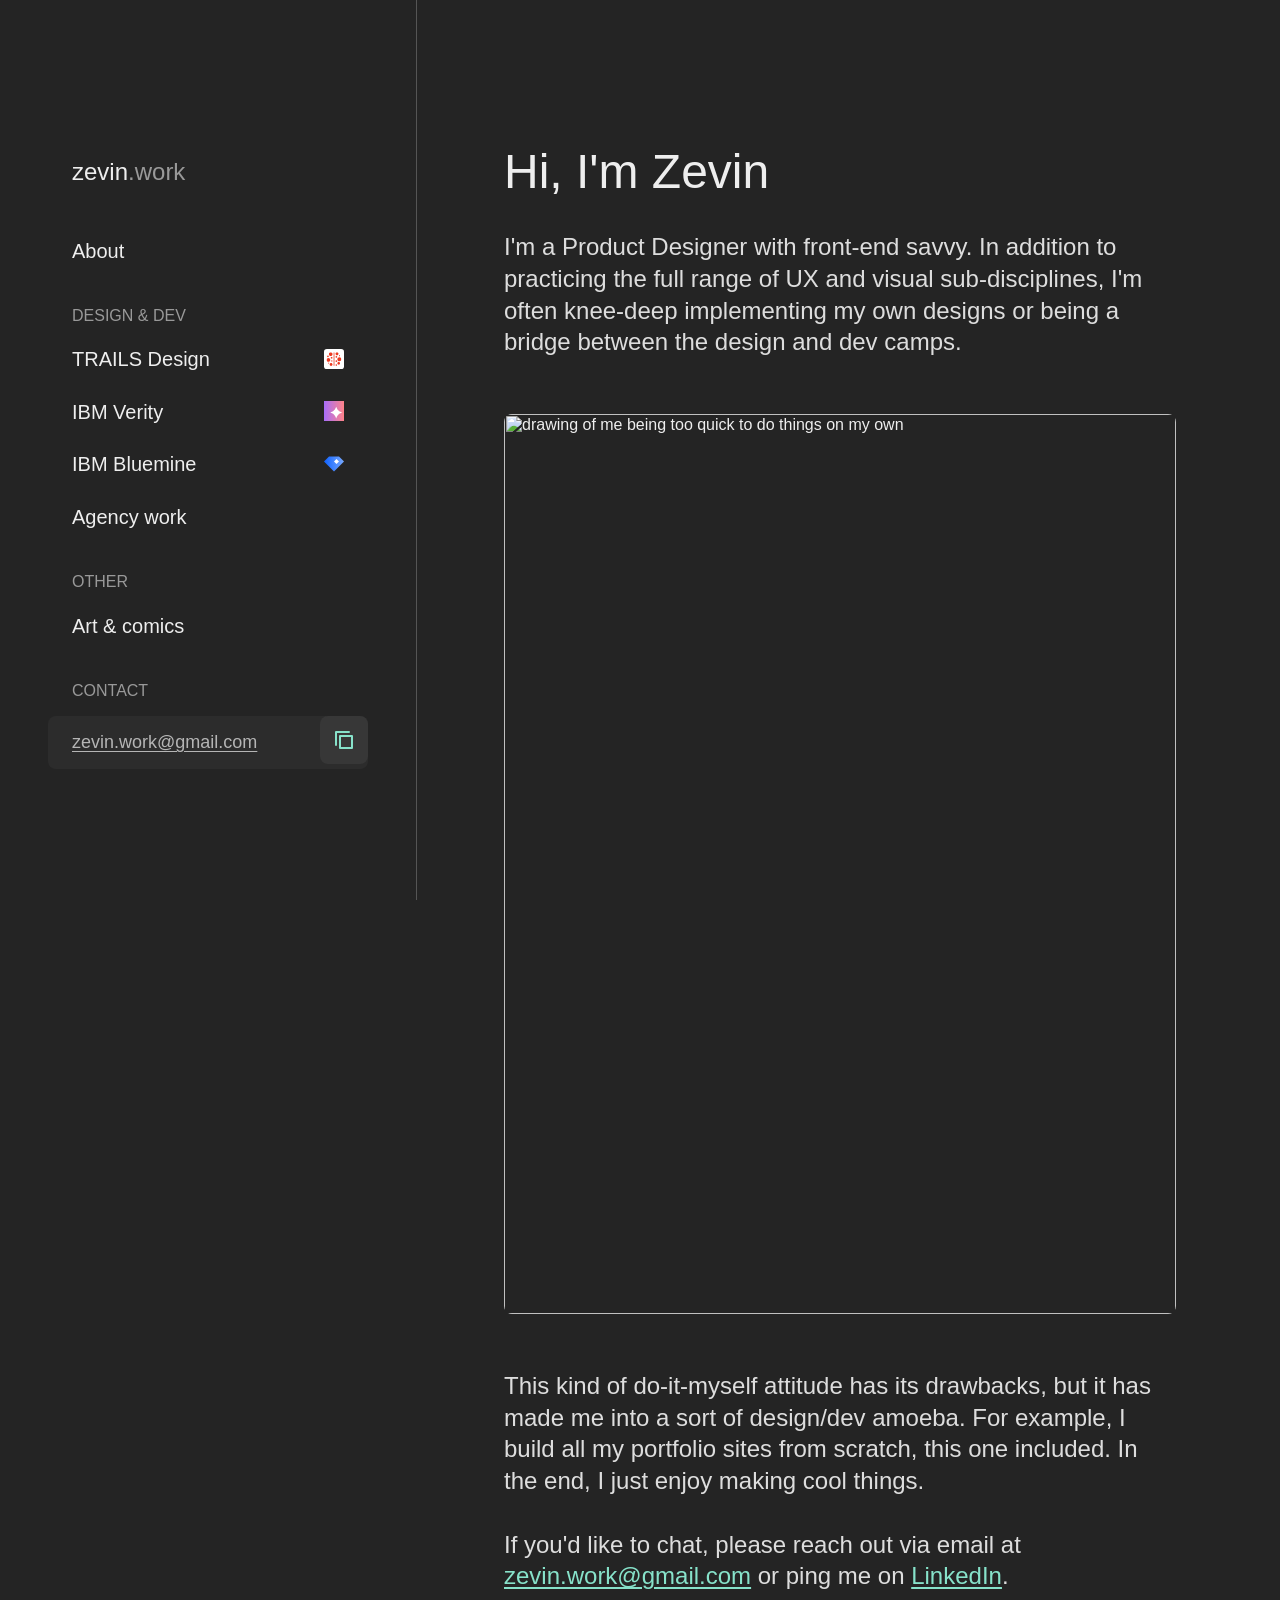
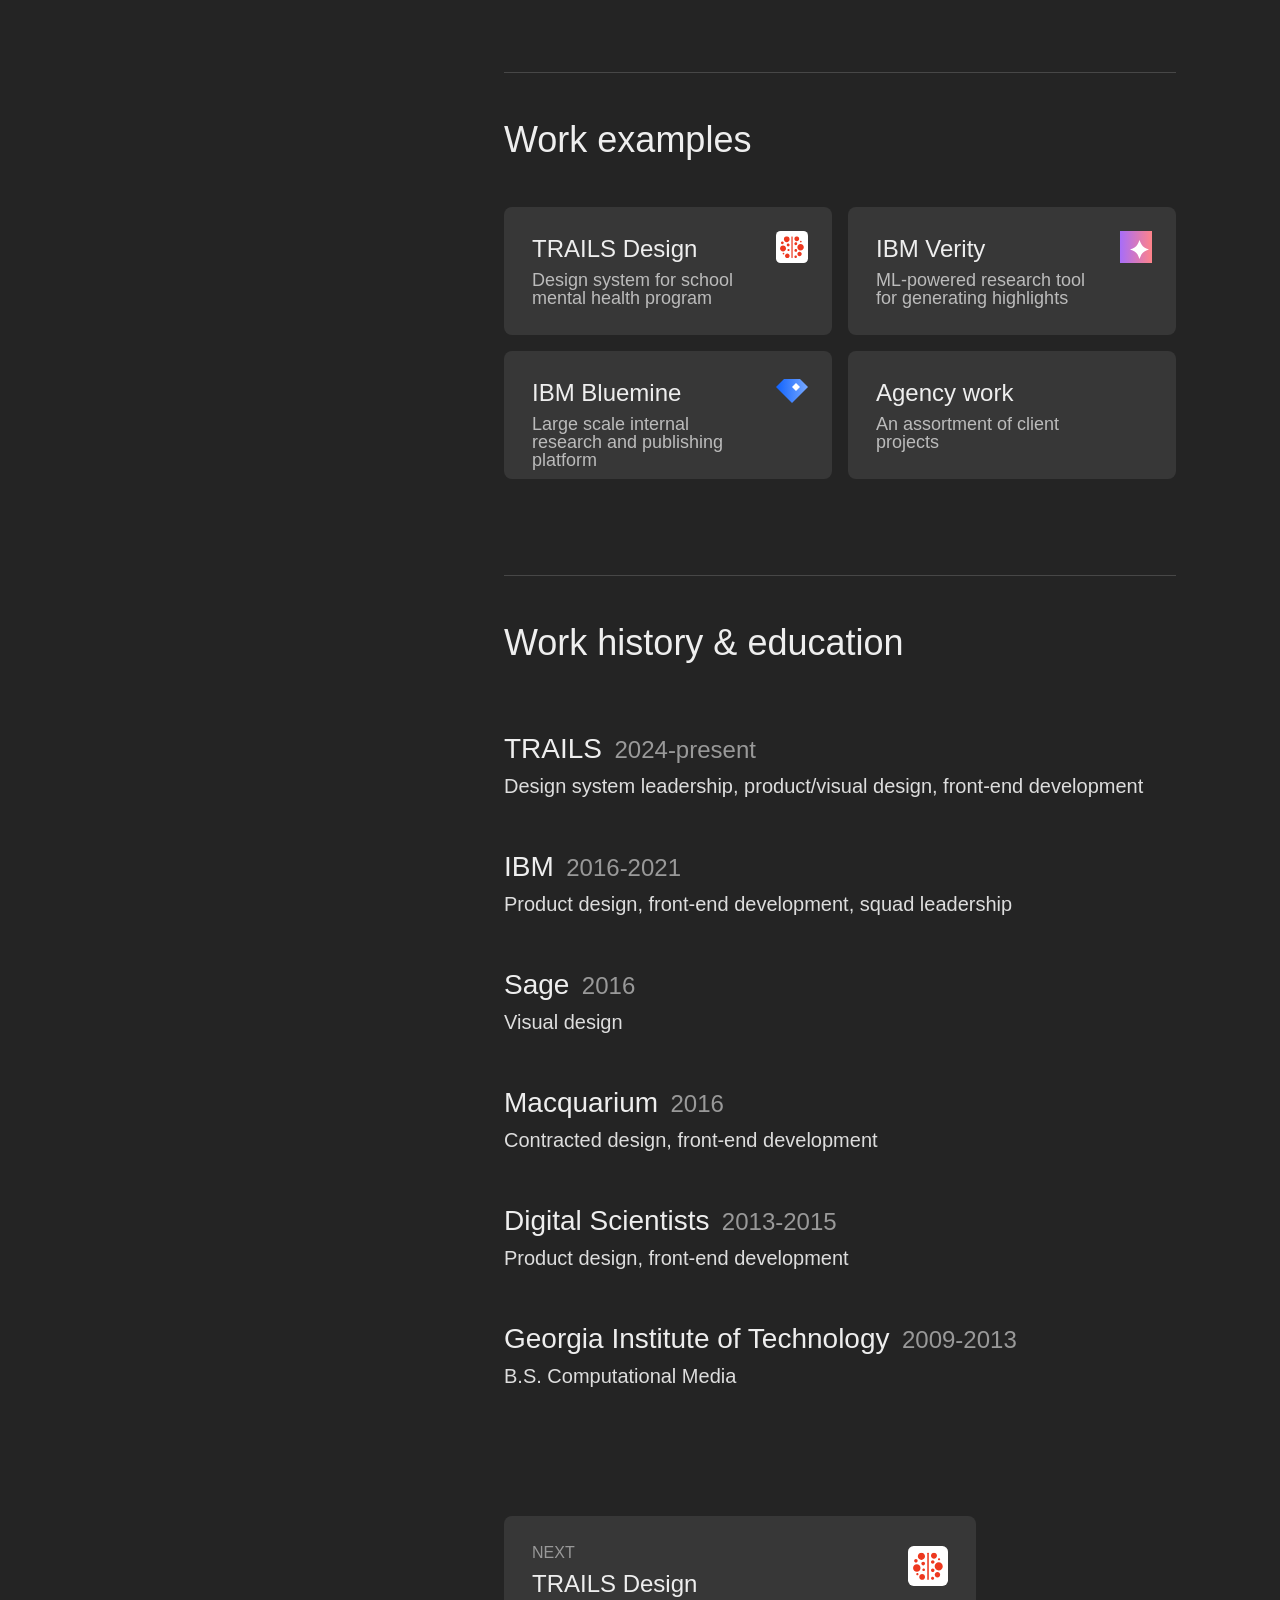
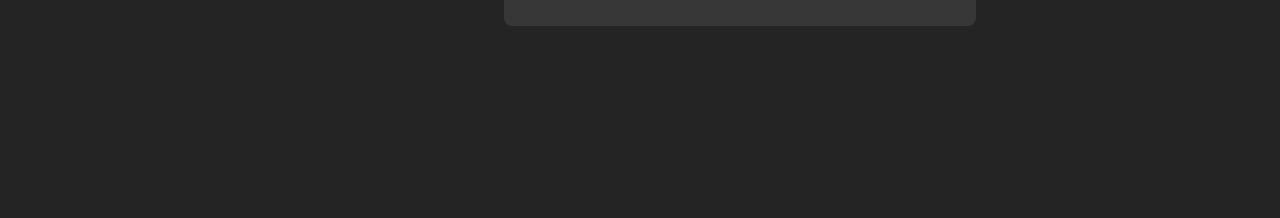
==== index.html @ c1270d6a "Updates" ====
<html lang="en">
  <head>
    <title>zevin.work</title>
    <meta name="viewport" content="width=device-width, initial-scale=1, maximum-scale=1"/>
    <meta name="mobile-web-app-capable" content="yes"/>
    <meta name="robots" content="noindex"/>
    <link rel="stylesheet" href="styles/main.css"/>
    <link rel="icon" href="/favicon.ico" sizes="48x48"/>
    <link rel="icon" href="/img/favicon.svg" sizes="any" type="image/svg+xml"/>
    <link rel="apple-touch-icon" href="/img/apple-touch-icon.png"/>
    <link rel="manifest" href="/site.webmanifest"/>
    <script src="https://code.jquery.com/jquery-3.7.0.min.js" integrity="sha256-2Pmvv0kuTBOenSvLm6bvfBSSHrUJ+3A7x6P5Ebd07/g=" crossorigin="anonymous"></script>
    <script src="js/main.js"></script>
  </head>
  <body>
    <!-- note: gh-pages auto resolves html extensions, but can't get it to work for browsersync. Can remove html links here before deploy-->
    <nav>
      <div class="nav-content-block">
        <div class="nav-top"><a class="title">
            <div class="icon--menu"><?xml version="1.0" encoding="utf-8"?>
<svg width="20px" height="20px" viewBox="0 0 20 20" version="1.1" xmlns:xlink="http://www.w3.org/1999/xlink" xmlns="http://www.w3.org/2000/svg">
  <defs>
    <path d="M0 0L20 0L20 20L0 20L0 0Z" id="path_1" />
    <clipPath id="clip_1">
      <use xlink:href="#path_1" />
    </clipPath>
  </defs>
  <g id="icon--menu" clip-path="url(#clip_1)">
    <path d="M0 0L20 0L20 20L0 20L0 0Z" id="icon--menu" fill="none" fill-rule="evenodd" stroke="none" />
    <path d="M1.999 9L18.001 9Q18.0994 9 18.1959 9.0192Q18.2924 9.03839 18.3833 9.07604Q18.4742 9.1137 18.556 9.16836Q18.6378 9.22303 18.7074 9.2926Q18.777 9.36217 18.8316 9.44398Q18.8863 9.52579 18.924 9.6167Q18.9616 9.7076 18.9808 9.8041Q19 9.90061 19 9.999L19 10.001Q19 10.0994 18.9808 10.1959Q18.9616 10.2924 18.924 10.3833Q18.8863 10.4742 18.8316 10.556Q18.777 10.6378 18.7074 10.7074Q18.6378 10.777 18.556 10.8316Q18.4742 10.8863 18.3833 10.924Q18.2924 10.9616 18.1959 10.9808Q18.0994 11 18.001 11L1.999 11Q1.90061 11 1.8041 10.9808Q1.7076 10.9616 1.6167 10.924Q1.5258 10.8863 1.44399 10.8316Q1.36217 10.777 1.2926 10.7074Q1.22303 10.6378 1.16836 10.556Q1.1137 10.4742 1.07604 10.3833Q1.03839 10.2924 1.0192 10.1959Q1 10.0994 1 10.001L1 9.999Q1 9.90061 1.0192 9.8041Q1.03839 9.7076 1.07604 9.6167Q1.1137 9.52579 1.16836 9.44398Q1.22303 9.36217 1.2926 9.2926Q1.36217 9.22303 1.44399 9.16836Q1.5258 9.1137 1.6167 9.07604Q1.7076 9.03839 1.8041 9.0192Q1.90061 9 1.999 9Z" id="Rectangle-2-Copy" fill="#87E2CA" fill-rule="evenodd" stroke="none" />
    <path d="M1.999 3.00024L18.001 3.00024Q18.0994 3.00024 18.1959 3.01944Q18.2924 3.03864 18.3833 3.07629Q18.4742 3.11394 18.556 3.16861Q18.6378 3.22327 18.7074 3.29284Q18.777 3.36242 18.8316 3.44423Q18.8863 3.52604 18.924 3.61694Q18.9616 3.70785 18.9808 3.80435Q19 3.90085 19 3.99924L19 4.00124Q19 4.09964 18.9808 4.19614Q18.9616 4.29264 18.924 4.38354Q18.8863 4.47445 18.8316 4.55626Q18.777 4.63807 18.7074 4.70764Q18.6378 4.77722 18.556 4.83188Q18.4742 4.88655 18.3833 4.9242Q18.2924 4.96185 18.1959 4.98105Q18.0994 5.00024 18.001 5.00024L1.999 5.00024Q1.90061 5.00024 1.8041 4.98105Q1.7076 4.96185 1.6167 4.9242Q1.5258 4.88655 1.44399 4.83188Q1.36217 4.77722 1.2926 4.70764Q1.22303 4.63807 1.16836 4.55626Q1.1137 4.47445 1.07604 4.38354Q1.03839 4.29264 1.0192 4.19614Q1 4.09964 1 4.00124L1 3.99924Q1 3.90085 1.0192 3.80435Q1.03839 3.70785 1.07604 3.61694Q1.1137 3.52604 1.16836 3.44423Q1.22303 3.36242 1.2926 3.29284Q1.36217 3.22327 1.44399 3.16861Q1.5258 3.11394 1.6167 3.07629Q1.7076 3.03864 1.8041 3.01944Q1.90061 3.00024 1.999 3.00024Z" id="Rectangle-2-Copy-2" fill="#87E2CA" fill-rule="evenodd" stroke="none" />
    <path d="M1.999 15.0002L18.001 15.0002Q18.0994 15.0002 18.1959 15.0194Q18.2924 15.0386 18.3833 15.0763Q18.4742 15.1139 18.556 15.1686Q18.6378 15.2233 18.7074 15.2928Q18.777 15.3624 18.8316 15.4442Q18.8863 15.526 18.924 15.6169Q18.9616 15.7078 18.9808 15.8043Q19 15.9009 19 15.9992L19 16.0012Q19 16.0996 18.9808 16.1961Q18.9616 16.2926 18.924 16.3835Q18.8863 16.4744 18.8316 16.5563Q18.777 16.6381 18.7074 16.7076Q18.6378 16.7772 18.556 16.8319Q18.4742 16.8865 18.3833 16.9242Q18.2924 16.9619 18.1959 16.981Q18.0994 17.0002 18.001 17.0002L1.999 17.0002Q1.90061 17.0002 1.8041 16.981Q1.7076 16.9619 1.6167 16.9242Q1.5258 16.8865 1.44399 16.8319Q1.36217 16.7772 1.2926 16.7076Q1.22303 16.6381 1.16836 16.5563Q1.1137 16.4744 1.07604 16.3835Q1.03839 16.2926 1.0192 16.1961Q1 16.0996 1 16.0012L1 15.9992Q1 15.9009 1.0192 15.8043Q1.03839 15.7078 1.07604 15.6169Q1.1137 15.526 1.16836 15.4442Q1.22303 15.3624 1.2926 15.2928Q1.36217 15.2233 1.44399 15.1686Q1.5258 15.1139 1.6167 15.0763Q1.7076 15.0386 1.8041 15.0194Q1.90061 15.0002 1.999 15.0002Z" id="Rectangle-2-Copy-3" fill="#87E2CA" fill-rule="evenodd" stroke="none" />
  </g>
</svg>
            </div>
            <div class="icon--close"><?xml version="1.0" encoding="utf-8"?>
<svg width="20px" height="20px" viewBox="0 0 20 20" version="1.1" xmlns:xlink="http://www.w3.org/1999/xlink" xmlns="http://www.w3.org/2000/svg">
  <defs>
    <path d="M0 0L20 0L20 20L0 20L0 0Z" id="path_1" />
    <clipPath id="clip_1">
      <use xlink:href="#path_1" />
    </clipPath>
  </defs>
  <g id="icon--close" clip-path="url(#clip_1)">
    <path d="M0 0L20 0L20 20L0 20L0 0Z" id="icon--close" fill="none" fill-rule="evenodd" stroke="none" />
    <path d="M2 2L18 18" id="Line" fill="none" fill-rule="evenodd" stroke="#87E2CA" stroke-width="2" stroke-linecap="round" />
    <path d="M2 18L18 2" id="Line-2" fill="none" fill-rule="evenodd" stroke="#87E2CA" stroke-width="2" stroke-linecap="round" />
  </g>
</svg>
            </div><span class="title-a">zevin</span><span class="title-b">.work</span></a><a class="btn nav-contact-small" href="mailto:zevin.work@gmail.com" target="_blank">contact</a></div>
        <div class="nav-links">
          <ul class="nav-link-group">
            <li><a class="nav-link-item" id="about-link" href="/"><span class="nav-link-item--text">About</span></a></li>
          </ul>
          <ul class="nav-link-group">
            <div class="nav-category">DESIGN & DEV</div>
            <li><a class="nav-link-item" id="trails-link" href="trails"><span class="nav-link-item--text">TRAILS Design</span><svg width="56" height="56" viewBox="0 0 56 56" fill="none" xmlns="http://www.w3.org/2000/svg">
<rect width="56" height="56" rx="8" fill="white"/>
<g clip-path="url(#clip0_1453_1009)">
<path d="M28.0442 9.11719C27.446 9.11719 26.9617 9.63374 26.9617 10.273V46.4768C26.9617 47.1145 27.446 47.6326 28.0442 47.6326C28.6422 47.6326 29.1266 47.1161 29.1266 46.4768V10.273C29.1266 9.63535 28.6422 9.11719 28.0442 9.11719Z" fill="#ED381F"/>
<path d="M18.7834 19.4939C21.5576 19.4939 23.8074 17.2307 23.8074 14.4365C23.8074 11.6423 21.5496 9.38721 18.7834 9.38721C16.0173 9.38721 13.7659 11.6439 13.7659 14.4381C13.7659 17.2323 16.0077 19.4955 18.7834 19.4955V19.4939Z" fill="#ED381F"/>
<path d="M13.5361 20.7744C13.5361 22.1449 12.4344 23.2442 11.0874 23.2442C9.74042 23.2442 8.62915 22.1465 8.62915 20.7744C8.62915 19.4024 9.73079 18.3047 11.0874 18.3047C12.444 18.3047 13.5361 19.412 13.5361 20.7744Z" fill="#ED381F"/>
<path d="M21.2594 27.1849C22.664 27.1849 23.8058 26.0404 23.8058 24.6215C23.8058 23.2026 22.6704 22.0581 21.2594 22.0581C19.8482 22.0581 18.7129 23.2042 18.7129 24.6215C18.7129 26.0388 19.8466 27.1849 21.2594 27.1849Z" fill="#ED381F"/>
<path d="M12.3146 35.9887C15.1802 35.9887 17.5038 33.6497 17.5038 30.7652C17.5038 27.8805 15.1802 25.5415 12.3146 25.5415C9.44906 25.5415 7.12549 27.8805 7.12549 30.7652C7.12549 33.6497 9.44906 35.9887 12.3146 35.9887Z" fill="#ED381F"/>
<path d="M23.8059 33.2605C23.8059 34.3082 22.9624 35.1557 21.9153 35.1557C20.8682 35.1557 20.0327 34.3098 20.0327 33.2605C20.0327 32.2114 20.8762 31.3574 21.9153 31.3574C22.9544 31.3574 23.8059 32.213 23.8059 33.2605Z" fill="#ED381F"/>
<path d="M23.8064 43.3106C23.8064 45.5495 22.012 47.3607 19.7926 47.3607C17.5733 47.3607 15.7693 45.5512 15.7693 43.3106C15.7693 41.0701 17.5733 39.2686 19.7926 39.2686C22.012 39.2686 23.8064 41.0782 23.8064 43.3106Z" fill="#ED381F"/>
<path d="M13.1409 41.0662C13.994 41.0662 14.6884 40.364 14.6884 39.5036C14.6884 38.6433 13.994 37.9507 13.1409 37.9507C12.2879 37.9507 11.5935 38.6433 11.5935 39.5036C11.5935 40.364 12.2879 41.0662 13.1409 41.0662Z" fill="#ED381F"/>
<path d="M34.4256 42.918C33.215 42.918 32.2224 43.9058 32.2224 45.1407C32.2224 46.3756 33.215 47.3635 34.4256 47.3635C35.6363 47.3635 36.637 46.3659 36.637 45.1407C36.637 43.9155 35.6443 42.918 34.4256 42.918Z" fill="#ED381F"/>
<path d="M36.3692 17.7441C38.6703 17.7441 40.524 15.8748 40.524 13.5616C40.524 11.2484 38.6623 9.38721 36.3692 9.38721C34.0761 9.38721 32.2224 11.2468 32.2224 13.5616C32.2224 15.8764 34.0681 17.7441 36.3692 17.7441Z" fill="#ED381F"/>
<path d="M37.1293 22.3602C37.1293 23.7178 36.026 24.8251 34.6711 24.8251C33.316 24.8251 32.2224 23.7194 32.2224 22.3602C32.2224 21.001 33.3256 19.8872 34.6711 19.8872C36.0164 19.8872 37.1293 20.9929 37.1293 22.3602Z" fill="#ED381F"/>
<path d="M42.9558 34.2647C46.0828 34.297 48.6405 31.7674 48.671 28.6165C48.6998 25.4655 46.1887 22.8892 43.0616 22.8651C39.9347 22.8328 37.377 25.3622 37.3466 28.5132C37.3241 31.6578 39.8289 34.2325 42.9558 34.2647Z" fill="#ED381F"/>
<path d="M37.1293 34.0577C37.1293 35.4184 36.0276 36.5275 34.6711 36.5275C33.3144 36.5275 32.2224 35.4201 32.2224 34.0577C32.2224 32.6952 33.324 31.5879 34.6711 31.5879C36.018 31.5879 37.1293 32.6952 37.1293 34.0577Z" fill="#ED381F"/>
<path d="M41.2189 43.9827C43.3053 43.9827 44.9922 42.2798 44.9922 40.1845C44.9922 38.0892 43.3053 36.3862 41.2189 36.3862C39.1327 36.3862 37.4458 38.0892 37.4458 40.1845C37.4458 42.2798 39.1327 43.9827 41.2189 43.9827Z" fill="#ED381F"/>
<path d="M45.0085 18.5529C45.0085 19.4117 44.314 20.1154 43.4609 20.1154C42.6079 20.1154 41.9136 19.4133 41.9136 18.5529C41.9136 17.6925 42.6079 17 43.4609 17C44.314 17 45.0085 17.6941 45.0085 18.5529Z" fill="#ED381F"/>
</g>
<defs>
<clipPath id="clip0_1453_1009">
<rect width="42" height="39" fill="white" transform="translate(7 9)"/>
</clipPath>
</defs>
</svg>
</a></li>
            <li><a class="nav-link-item" id="verity-link" href="verity"><span class="nav-link-item--text">IBM Verity</span><?xml version="1.0" encoding="utf-8"?>
<svg viewBox="0 0 20 20" version="1.1" xmlns:xlink="http://www.w3.org/1999/xlink" xmlns="http://www.w3.org/2000/svg">
  <defs>
    <linearGradient gradientUnits="objectBoundingBox" x1="0" y1="0.5000067" x2="0.99998665" y2="0.5000067" id="gradient_1">
      <stop offset="0%" stop-color="#A76DF9" />
      <stop offset="100%" stop-color="#FF8389" />
    </linearGradient>
    <path d="M20 0L20 0L20 20L0 20L0 0L20 0Z" id="path_1" />
    <clipPath id="clip_1">
      <use xlink:href="#path_1" clip-rule="evenodd" fill-rule="evenodd" />
    </clipPath>
  </defs>
  <g id="icon--verity Copy" clip-path="url(#clip_1)">
    <path d="M20 0L20 0L20 20L0 20L0 0L20 0Z" id="icon--verity-Copy" fill="#FFFFFF" fill-opacity="0" stroke="none" />
    <g id="verity-prototype-v4" transform="scale(1.25 1.25)">
      <g id="06---fact-preview-copy-16">
        <g id="Group-12">
          <path d="M0 16L16 16L16 0L0 0L0 16Z" id="Fill-1" fill="url(#gradient_1)" fill-rule="evenodd" stroke="none" />
          <path d="M14.5 9.25051L13.1141 9.80736C11.8355 10.3217 10.8211 11.3362 10.3068 12.6149L9.75 14L9.1932 12.6149C8.67791 11.3362 7.66454 10.3217 6.38491 9.80736L5 9.25051L6.38491 8.69264C7.66454 8.1783 8.67791 7.16482 9.1932 5.88607L9.75 4.5L10.3068 5.88607C10.8211 7.16482 11.8355 8.1783 13.1141 8.69264L14.5 9.25051L14.5 9.25051Z" id="Fill-9" fill="#FFFFFF" fill-rule="evenodd" stroke="none" />
        </g>
      </g>
    </g>
  </g>
</svg>
</a></li>
            <li><a class="nav-link-item" id="bluemine-link" href="bluemine"><span class="nav-link-item--text">IBM Bluemine</span><svg id="Layer_1" data-name="Layer 1" xmlns="http://www.w3.org/2000/svg" xmlns:xlink="http://www.w3.org/1999/xlink" viewBox="0 0 16 16">
	<defs><style>.cls-1{fill:url(#linear-gradient);}.cls-2{fill:#fff;}</style><linearGradient id="linear-gradient" y1="8" x2="16" y2="8" gradientUnits="userSpaceOnUse"><stop offset="0" stop-color="#0f62fe"/><stop offset="1" stop-color="#78a9ff"/></linearGradient></defs><polygon class="cls-1" points="4 2 12 2 16 6 8 14 0 6 4 2"/><rect class="cls-2" x="8.59" y="4.59" width="2.83" height="2.83" transform="translate(-1.31 8.83) rotate(-45)"/>
</svg></a></li>
            <li><a class="nav-link-item" id="agency-link" href="agency"><span class="nav-link-item--text">Agency work</span></a></li>
          </ul>
          <ul class="nav-link-group">
            <div class="nav-category">OTHER</div>
            <li><a class="nav-link-item" id="eos-link" href="art"><span class="nav-link-item--text">Art & comics</span></a></li>
          </ul>
          <ul class="nav-link-group">
            <div class="nav-category">CONTACT</div>
            <div class="contact-section"><a class="link" id="contactmail" href="mailto:zevin.work@gmail.com" target="_blank">zevin.work@gmail.com</a>
              <button class="copy-btn" onclick="copyEmail()" aria-label="copy email to clipboard"><?xml version="1.0" encoding="utf-8"?>
<svg width="20px" height="20px" viewBox="0 0 20 20" version="1.1" xmlns:xlink="http://www.w3.org/1999/xlink" xmlns="http://www.w3.org/2000/svg">
  <defs>
    <path d="M20 0L20 0L20 20L0 20L0 0L20 0Z" id="path_1" />
    <clipPath id="clip_1">
      <use xlink:href="#path_1" clip-rule="evenodd" fill-rule="evenodd" />
    </clipPath>
  </defs>
  <g id="icon--copy" clip-path="url(#clip_1)">
    <path d="M20 0L20 0L20 20L0 20L0 0L20 0Z" id="icon--copy" fill="none" stroke="none" />
    <path d="M15 2L2 2L2 15" id="Vector-2" fill="none" fill-rule="evenodd" stroke="#87E2CA" stroke-width="2" stroke-linecap="round" stroke-linejoin="round" />
    <path d="M6 6L18 6L18 18L6 18L6 6Z" id="Vector" fill="none" fill-rule="evenodd" stroke="#87E2CA" stroke-width="2" stroke-linejoin="round" />
  </g>
</svg><span class="copy-btn-text-a">Copy</span>
              </button>
            </div>
          </ul>
        </div>
      </div>
    </nav>
    <div class="main">
      <div class="home-title">
        <h1>Hi, I'm Zevin</h1>
      </div>
      <p>I'm a Product Designer with front-end savvy. In addition to practicing the full range of UX and visual sub-disciplines, I'm often knee-deep implementing my own designs or being a bridge between the design and dev camps.</p>
      <figure class="img-group"><img src="/img/img--comic-home-1.png" alt="drawing of me being too quick to do things on my own"/></figure>
      <p>This kind of do-it-myself attitude has its drawbacks, but it has made me into a sort of design/dev amoeba. For example, I build all my portfolio sites from scratch, this one included. In the end, I just enjoy making cool things.</p>
      <p>If you'd like to chat, please reach out via email at <a class="link" href="mailto:zevin.work@gmail.com" target="_blank">zevin.work@gmail.com</a> or ping me on <a class="link" href="https://www.linkedin.com/in/zzzevin/" target="_blank">LinkedIn</a>.</p>
      <div class="case-section">
        <h2>Work examples</h2>
        <div class="prev-next case-button-set">
          <div class="case-button-wrap"><a class="case-button" href="trails"><span class="prev-next-button__text">TRAILS Design</span><span class="prev-next-button__label"> </span><span class="prev-next-button__desc">Design system for school mental health program</span>
              <div class="prev-next-icon"><svg width="56" height="56" viewBox="0 0 56 56" fill="none" xmlns="http://www.w3.org/2000/svg">
<rect width="56" height="56" rx="8" fill="white"/>
<g clip-path="url(#clip0_1453_1009)">
<path d="M28.0442 9.11719C27.446 9.11719 26.9617 9.63374 26.9617 10.273V46.4768C26.9617 47.1145 27.446 47.6326 28.0442 47.6326C28.6422 47.6326 29.1266 47.1161 29.1266 46.4768V10.273C29.1266 9.63535 28.6422 9.11719 28.0442 9.11719Z" fill="#ED381F"/>
<path d="M18.7834 19.4939C21.5576 19.4939 23.8074 17.2307 23.8074 14.4365C23.8074 11.6423 21.5496 9.38721 18.7834 9.38721C16.0173 9.38721 13.7659 11.6439 13.7659 14.4381C13.7659 17.2323 16.0077 19.4955 18.7834 19.4955V19.4939Z" fill="#ED381F"/>
<path d="M13.5361 20.7744C13.5361 22.1449 12.4344 23.2442 11.0874 23.2442C9.74042 23.2442 8.62915 22.1465 8.62915 20.7744C8.62915 19.4024 9.73079 18.3047 11.0874 18.3047C12.444 18.3047 13.5361 19.412 13.5361 20.7744Z" fill="#ED381F"/>
<path d="M21.2594 27.1849C22.664 27.1849 23.8058 26.0404 23.8058 24.6215C23.8058 23.2026 22.6704 22.0581 21.2594 22.0581C19.8482 22.0581 18.7129 23.2042 18.7129 24.6215C18.7129 26.0388 19.8466 27.1849 21.2594 27.1849Z" fill="#ED381F"/>
<path d="M12.3146 35.9887C15.1802 35.9887 17.5038 33.6497 17.5038 30.7652C17.5038 27.8805 15.1802 25.5415 12.3146 25.5415C9.44906 25.5415 7.12549 27.8805 7.12549 30.7652C7.12549 33.6497 9.44906 35.9887 12.3146 35.9887Z" fill="#ED381F"/>
<path d="M23.8059 33.2605C23.8059 34.3082 22.9624 35.1557 21.9153 35.1557C20.8682 35.1557 20.0327 34.3098 20.0327 33.2605C20.0327 32.2114 20.8762 31.3574 21.9153 31.3574C22.9544 31.3574 23.8059 32.213 23.8059 33.2605Z" fill="#ED381F"/>
<path d="M23.8064 43.3106C23.8064 45.5495 22.012 47.3607 19.7926 47.3607C17.5733 47.3607 15.7693 45.5512 15.7693 43.3106C15.7693 41.0701 17.5733 39.2686 19.7926 39.2686C22.012 39.2686 23.8064 41.0782 23.8064 43.3106Z" fill="#ED381F"/>
<path d="M13.1409 41.0662C13.994 41.0662 14.6884 40.364 14.6884 39.5036C14.6884 38.6433 13.994 37.9507 13.1409 37.9507C12.2879 37.9507 11.5935 38.6433 11.5935 39.5036C11.5935 40.364 12.2879 41.0662 13.1409 41.0662Z" fill="#ED381F"/>
<path d="M34.4256 42.918C33.215 42.918 32.2224 43.9058 32.2224 45.1407C32.2224 46.3756 33.215 47.3635 34.4256 47.3635C35.6363 47.3635 36.637 46.3659 36.637 45.1407C36.637 43.9155 35.6443 42.918 34.4256 42.918Z" fill="#ED381F"/>
<path d="M36.3692 17.7441C38.6703 17.7441 40.524 15.8748 40.524 13.5616C40.524 11.2484 38.6623 9.38721 36.3692 9.38721C34.0761 9.38721 32.2224 11.2468 32.2224 13.5616C32.2224 15.8764 34.0681 17.7441 36.3692 17.7441Z" fill="#ED381F"/>
<path d="M37.1293 22.3602C37.1293 23.7178 36.026 24.8251 34.6711 24.8251C33.316 24.8251 32.2224 23.7194 32.2224 22.3602C32.2224 21.001 33.3256 19.8872 34.6711 19.8872C36.0164 19.8872 37.1293 20.9929 37.1293 22.3602Z" fill="#ED381F"/>
<path d="M42.9558 34.2647C46.0828 34.297 48.6405 31.7674 48.671 28.6165C48.6998 25.4655 46.1887 22.8892 43.0616 22.8651C39.9347 22.8328 37.377 25.3622 37.3466 28.5132C37.3241 31.6578 39.8289 34.2325 42.9558 34.2647Z" fill="#ED381F"/>
<path d="M37.1293 34.0577C37.1293 35.4184 36.0276 36.5275 34.6711 36.5275C33.3144 36.5275 32.2224 35.4201 32.2224 34.0577C32.2224 32.6952 33.324 31.5879 34.6711 31.5879C36.018 31.5879 37.1293 32.6952 37.1293 34.0577Z" fill="#ED381F"/>
<path d="M41.2189 43.9827C43.3053 43.9827 44.9922 42.2798 44.9922 40.1845C44.9922 38.0892 43.3053 36.3862 41.2189 36.3862C39.1327 36.3862 37.4458 38.0892 37.4458 40.1845C37.4458 42.2798 39.1327 43.9827 41.2189 43.9827Z" fill="#ED381F"/>
<path d="M45.0085 18.5529C45.0085 19.4117 44.314 20.1154 43.4609 20.1154C42.6079 20.1154 41.9136 19.4133 41.9136 18.5529C41.9136 17.6925 42.6079 17 43.4609 17C44.314 17 45.0085 17.6941 45.0085 18.5529Z" fill="#ED381F"/>
</g>
<defs>
<clipPath id="clip0_1453_1009">
<rect width="42" height="39" fill="white" transform="translate(7 9)"/>
</clipPath>
</defs>
</svg>

              </div></a></div>
          <div class="case-button-wrap"><a class="case-button" href="verity"><span class="prev-next-button__text">IBM Verity</span><span class="prev-next-button__desc">ML-powered research tool for generating highlights</span>
              <div class="prev-next-icon"><?xml version="1.0" encoding="utf-8"?>
<svg viewBox="0 0 20 20" version="1.1" xmlns:xlink="http://www.w3.org/1999/xlink" xmlns="http://www.w3.org/2000/svg">
  <defs>
    <linearGradient gradientUnits="objectBoundingBox" x1="0" y1="0.5000067" x2="0.99998665" y2="0.5000067" id="gradient_1">
      <stop offset="0%" stop-color="#A76DF9" />
      <stop offset="100%" stop-color="#FF8389" />
    </linearGradient>
    <path d="M20 0L20 0L20 20L0 20L0 0L20 0Z" id="path_1" />
    <clipPath id="clip_1">
      <use xlink:href="#path_1" clip-rule="evenodd" fill-rule="evenodd" />
    </clipPath>
  </defs>
  <g id="icon--verity Copy" clip-path="url(#clip_1)">
    <path d="M20 0L20 0L20 20L0 20L0 0L20 0Z" id="icon--verity-Copy" fill="#FFFFFF" fill-opacity="0" stroke="none" />
    <g id="verity-prototype-v4" transform="scale(1.25 1.25)">
      <g id="06---fact-preview-copy-16">
        <g id="Group-12">
          <path d="M0 16L16 16L16 0L0 0L0 16Z" id="Fill-1" fill="url(#gradient_1)" fill-rule="evenodd" stroke="none" />
          <path d="M14.5 9.25051L13.1141 9.80736C11.8355 10.3217 10.8211 11.3362 10.3068 12.6149L9.75 14L9.1932 12.6149C8.67791 11.3362 7.66454 10.3217 6.38491 9.80736L5 9.25051L6.38491 8.69264C7.66454 8.1783 8.67791 7.16482 9.1932 5.88607L9.75 4.5L10.3068 5.88607C10.8211 7.16482 11.8355 8.1783 13.1141 8.69264L14.5 9.25051L14.5 9.25051Z" id="Fill-9" fill="#FFFFFF" fill-rule="evenodd" stroke="none" />
        </g>
      </g>
    </g>
  </g>
</svg>

              </div></a></div>
          <div class="case-button-wrap"><a class="case-button" href="bluemine"><span class="prev-next-button__text">IBM Bluemine</span><span class="prev-next-button__desc">Large scale internal research and publishing platform</span>
              <div class="prev-next-icon"><svg id="Layer_1" data-name="Layer 1" xmlns="http://www.w3.org/2000/svg" xmlns:xlink="http://www.w3.org/1999/xlink" viewBox="0 0 16 16">
	<defs><style>.cls-1{fill:url(#linear-gradient);}.cls-2{fill:#fff;}</style><linearGradient id="linear-gradient" y1="8" x2="16" y2="8" gradientUnits="userSpaceOnUse"><stop offset="0" stop-color="#0f62fe"/><stop offset="1" stop-color="#78a9ff"/></linearGradient></defs><polygon class="cls-1" points="4 2 12 2 16 6 8 14 0 6 4 2"/><rect class="cls-2" x="8.59" y="4.59" width="2.83" height="2.83" transform="translate(-1.31 8.83) rotate(-45)"/>
</svg>
              </div></a></div>
          <div class="case-button-wrap"><a class="case-button" href="agency"><span class="prev-next-button__text">Agency work</span><span class="prev-next-button__desc">An assortment of client projects</span>
              <div class="prev-next-icon"></div></a></div>
        </div>
      </div>
      <div class="work-section">
        <h2>Work history & education</h2>
        <div class="work-block">
          <div class="work-block-top">
            <div class="work-block-title">TRAILS</div>
            <div class="work-block-date">2024-present</div>
          </div>
          <div class="work-block-bottom">Design system leadership, product/visual design, front-end development</div>
        </div>
        <div class="work-block">
          <div class="work-block-top">
            <div class="work-block-title">IBM</div>
            <div class="work-block-date">2016-2021</div>
          </div>
          <div class="work-block-bottom">Product design, front-end development, squad leadership</div>
        </div>
        <div class="work-block">
          <div class="work-block-top">
            <div class="work-block-title">Sage</div>
            <div class="work-block-date">2016</div>
          </div>
          <div class="work-block-bottom">Visual design</div>
        </div>
        <div class="work-block">
          <div class="work-block-top">
            <div class="work-block-title">Macquarium</div>
            <div class="work-block-date">2016</div>
          </div>
          <div class="work-block-bottom">Contracted design, front-end development</div>
        </div>
        <div class="work-block">
          <div class="work-block-top">
            <div class="work-block-title">Digital Scientists</div>
            <div class="work-block-date">2013-2015</div>
          </div>
          <div class="work-block-bottom">Product design, front-end development</div>
        </div>
        <div class="work-block education-block">
          <div class="work-block-top">
            <div class="work-block-title">Georgia Institute of Technology</div>
            <div class="work-block-date">2009-2013</div>
          </div>
          <div class="work-block-bottom">B.S. Computational Media</div>
        </div>
      </div>
      <div class="prev-next"><a class="next-button" href="trails"><span class="prev-next-button__label">NEXT</span><span class="prev-next-button__text">TRAILS Design</span>
          <div class="prev-next-icon"><svg width="56" height="56" viewBox="0 0 56 56" fill="none" xmlns="http://www.w3.org/2000/svg">
<rect width="56" height="56" rx="8" fill="white"/>
<g clip-path="url(#clip0_1453_1009)">
<path d="M28.0442 9.11719C27.446 9.11719 26.9617 9.63374 26.9617 10.273V46.4768C26.9617 47.1145 27.446 47.6326 28.0442 47.6326C28.6422 47.6326 29.1266 47.1161 29.1266 46.4768V10.273C29.1266 9.63535 28.6422 9.11719 28.0442 9.11719Z" fill="#ED381F"/>
<path d="M18.7834 19.4939C21.5576 19.4939 23.8074 17.2307 23.8074 14.4365C23.8074 11.6423 21.5496 9.38721 18.7834 9.38721C16.0173 9.38721 13.7659 11.6439 13.7659 14.4381C13.7659 17.2323 16.0077 19.4955 18.7834 19.4955V19.4939Z" fill="#ED381F"/>
<path d="M13.5361 20.7744C13.5361 22.1449 12.4344 23.2442 11.0874 23.2442C9.74042 23.2442 8.62915 22.1465 8.62915 20.7744C8.62915 19.4024 9.73079 18.3047 11.0874 18.3047C12.444 18.3047 13.5361 19.412 13.5361 20.7744Z" fill="#ED381F"/>
<path d="M21.2594 27.1849C22.664 27.1849 23.8058 26.0404 23.8058 24.6215C23.8058 23.2026 22.6704 22.0581 21.2594 22.0581C19.8482 22.0581 18.7129 23.2042 18.7129 24.6215C18.7129 26.0388 19.8466 27.1849 21.2594 27.1849Z" fill="#ED381F"/>
<path d="M12.3146 35.9887C15.1802 35.9887 17.5038 33.6497 17.5038 30.7652C17.5038 27.8805 15.1802 25.5415 12.3146 25.5415C9.44906 25.5415 7.12549 27.8805 7.12549 30.7652C7.12549 33.6497 9.44906 35.9887 12.3146 35.9887Z" fill="#ED381F"/>
<path d="M23.8059 33.2605C23.8059 34.3082 22.9624 35.1557 21.9153 35.1557C20.8682 35.1557 20.0327 34.3098 20.0327 33.2605C20.0327 32.2114 20.8762 31.3574 21.9153 31.3574C22.9544 31.3574 23.8059 32.213 23.8059 33.2605Z" fill="#ED381F"/>
<path d="M23.8064 43.3106C23.8064 45.5495 22.012 47.3607 19.7926 47.3607C17.5733 47.3607 15.7693 45.5512 15.7693 43.3106C15.7693 41.0701 17.5733 39.2686 19.7926 39.2686C22.012 39.2686 23.8064 41.0782 23.8064 43.3106Z" fill="#ED381F"/>
<path d="M13.1409 41.0662C13.994 41.0662 14.6884 40.364 14.6884 39.5036C14.6884 38.6433 13.994 37.9507 13.1409 37.9507C12.2879 37.9507 11.5935 38.6433 11.5935 39.5036C11.5935 40.364 12.2879 41.0662 13.1409 41.0662Z" fill="#ED381F"/>
<path d="M34.4256 42.918C33.215 42.918 32.2224 43.9058 32.2224 45.1407C32.2224 46.3756 33.215 47.3635 34.4256 47.3635C35.6363 47.3635 36.637 46.3659 36.637 45.1407C36.637 43.9155 35.6443 42.918 34.4256 42.918Z" fill="#ED381F"/>
<path d="M36.3692 17.7441C38.6703 17.7441 40.524 15.8748 40.524 13.5616C40.524 11.2484 38.6623 9.38721 36.3692 9.38721C34.0761 9.38721 32.2224 11.2468 32.2224 13.5616C32.2224 15.8764 34.0681 17.7441 36.3692 17.7441Z" fill="#ED381F"/>
<path d="M37.1293 22.3602C37.1293 23.7178 36.026 24.8251 34.6711 24.8251C33.316 24.8251 32.2224 23.7194 32.2224 22.3602C32.2224 21.001 33.3256 19.8872 34.6711 19.8872C36.0164 19.8872 37.1293 20.9929 37.1293 22.3602Z" fill="#ED381F"/>
<path d="M42.9558 34.2647C46.0828 34.297 48.6405 31.7674 48.671 28.6165C48.6998 25.4655 46.1887 22.8892 43.0616 22.8651C39.9347 22.8328 37.377 25.3622 37.3466 28.5132C37.3241 31.6578 39.8289 34.2325 42.9558 34.2647Z" fill="#ED381F"/>
<path d="M37.1293 34.0577C37.1293 35.4184 36.0276 36.5275 34.6711 36.5275C33.3144 36.5275 32.2224 35.4201 32.2224 34.0577C32.2224 32.6952 33.324 31.5879 34.6711 31.5879C36.018 31.5879 37.1293 32.6952 37.1293 34.0577Z" fill="#ED381F"/>
<path d="M41.2189 43.9827C43.3053 43.9827 44.9922 42.2798 44.9922 40.1845C44.9922 38.0892 43.3053 36.3862 41.2189 36.3862C39.1327 36.3862 37.4458 38.0892 37.4458 40.1845C37.4458 42.2798 39.1327 43.9827 41.2189 43.9827Z" fill="#ED381F"/>
<path d="M45.0085 18.5529C45.0085 19.4117 44.314 20.1154 43.4609 20.1154C42.6079 20.1154 41.9136 19.4133 41.9136 18.5529C41.9136 17.6925 42.6079 17 43.4609 17C44.314 17 45.0085 17.6941 45.0085 18.5529Z" fill="#ED381F"/>
</g>
<defs>
<clipPath id="clip0_1453_1009">
<rect width="42" height="39" fill="white" transform="translate(7 9)"/>
</clipPath>
</defs>
</svg>

          </div></a></div>
    </div>
  </body>
</html>
---- styles/main.css ----
@font-face {
  font-family: "League Spartan Variable";
  src: url("../fonts/LeagueSpartan-VF.woff2") format("woff2-variations");
  font-weight: 200 900;
}
nav {
  width: 100%;
  height: 3.5rem;
  position: fixed;
  top: 0;
  left: 0;
  background-color: #242424;
  overflow: hidden;
  box-sizing: border-box;
  border-bottom: 1px solid #555;
  transition: height 0.5s ease;
  z-index: 5;
}
nav .nav-content-block {
  width: 100%;
}
nav .nav-top {
  display: flex;
  justify-content: space-between;
}
nav .title {
  width: 100%;
  padding: 1rem 1.5rem;
  font-size: 1.5rem;
  cursor: pointer;
}
@media (hover: hover) {
  nav .title:hover {
    background-color: #474747;
  }
}
nav .title > * {
  display: inline-block;
  line-height: 1.5rem;
  vertical-align: middle;
}
nav .title .icon--menu, nav .title icon--close {
  position: absolute;
  left: 1.5rem;
  top: 1.125rem;
  transition: opacity 0.25s ease-out;
}
nav .title .icon--close {
  opacity: 0;
}
nav .title .title-a {
  height: 1.5rem;
  margin-left: 1rem;
}
nav .title .title-b {
  color: #999;
}
nav a.btn.nav-contact-small {
  padding: 1.125rem 1.5rem;
  border: none;
  line-height: 1;
  color: #87E2CA;
  background-color: #242424;
  float: right;
}
@media (hover: hover) {
  nav a.btn.nav-contact-small:hover {
    background-color: #474747;
  }
}
@media only screen and (min-width: 800px) {
  nav a.btn.nav-contact-small {
    display: none;
  }
}
nav .contact-section {
  position: relative;
  width: 100%;
  box-sizing: border-box;
  padding: 1rem 1.5rem;
  margin-top: 0.5rem;
  background-color: #2C2C2C;
}
@media only screen and (min-width: 512px) {
  nav .contact-section {
    margin-left: 1.5rem;
    padding: 1rem;
    max-width: 18rem;
    border-radius: 0.5rem;
  }
}
@media only screen and (min-width: 800px) {
  nav .contact-section {
    margin-left: 0;
    padding-left: 1.5rem;
    border-radius: 0;
  }
}
@media only screen and (min-width: 1280px) {
  nav .contact-section {
    padding: 1rem 1.5rem;
    border-radius: 0.5rem;
    max-width: none;
  }
}
nav .contact-section a {
  font-size: 1.125rem;
  color: #b5b5b5;
  text-decoration-thickness: 1.25px;
}
@media (hover: hover) {
  nav .contact-section a:hover {
    color: #eee;
    text-decoration-thickness: 2px;
  }
}
nav .contact-section .copy-btn {
  display: flex;
  width: 3rem;
  position: absolute;
  top: 0;
  right: 0;
  padding: 0.875rem;
  border: none;
  cursor: pointer;
  background-color: #373737;
  transition: background-color 0.17s ease-out, width 0.17s ease-out;
}
@media only screen and (min-width: 512px) {
  nav .contact-section .copy-btn {
    padding: 0.875rem;
    border-radius: 0.5rem;
  }
}
@media only screen and (min-width: 800px) {
  nav .contact-section .copy-btn {
    border-radius: 0;
  }
}
@media only screen and (min-width: 1280px) {
  nav .contact-section .copy-btn {
    border-radius: 0.5rem;
  }
}
nav .contact-section .copy-btn svg {
  justify-content: left;
}
nav .contact-section .copy-btn .copy-btn-text-a, nav .contact-section .copy-btn .copy-btn-text-b {
  position: absolute;
  left: 2rem;
  width: 0;
  opacity: 0;
  color: #87E2CA;
  font-size: 1rem;
  line-height: 1.25rem;
  text-align: left;
  vertical-align: middle;
  pointer-events: none;
}
@media (hover: hover) {
  nav .contact-section .copy-btn:hover {
    width: 6rem;
    background-color: #474747;
  }
  nav .contact-section .copy-btn:hover .copy-btn-text-a {
    width: auto;
    opacity: 1;
    margin-left: 0.625rem;
    transition: opacity 0.1s ease-out 0.2s;
  }
}
nav .contact-section .copy-btn.copy-btn-active {
  width: 6.625rem;
  background-color: #131313;
}
nav .contact-section .copy-btn.copy-btn-active .copy-btn-text-a {
  width: auto;
  opacity: 1;
  margin-left: 0.625rem;
  transition: opacity 0.1s ease-out 0.2s;
}
nav .contact-link {
  color: #eee;
  text-align: left;
  text-indent: 1.25rem;
  background: none;
  border: none;
}
nav .nav-links {
  padding-bottom: 2rem;
  font-size: 1.25rem;
  opacity: 0;
  transition: opacity 1s ease-out;
  transition-delay: 0.17s;
}
nav .nav-links .nav-link-group {
  list-style: none;
  padding: 0;
  margin: 1.5rem 0 0;
}
nav .nav-links .nav-link-group .nav-category {
  padding: 0.5rem 1.5rem;
  color: #999;
  font-size: 1rem;
}
nav .nav-links .nav-link-item {
  display: flex;
  align-items: center;
  position: relative;
  width: 100%;
  padding: 0.85rem 1.5rem 0.75rem;
  font-size: 1.25rem;
  transition: background-color 0.17s ease-out;
  box-sizing: border-box;
  cursor: pointer;
}
nav .nav-links .nav-link-item.active {
  background-color: #373737;
}
@media (hover: hover) {
  nav .nav-links .nav-link-item:hover {
    background-color: #474747;
  }
}
nav .nav-links .nav-link-item .nav-link-item--text {
  padding-top: 2px;
}
nav .nav-links .nav-link-item .nav-link-item--tag {
  position: absolute;
  right: 1.5rem;
  font-size: 1rem;
  color: #999;
  line-height: 1.25;
  vertical-align: middle;
}
nav .nav-links .nav-link-item svg {
  width: 20px;
  height: 20px;
  justify-content: end;
  margin-left: auto;
}
nav.expanded {
  height: 100vh;
  overflow: auto;
}
nav.expanded .icon--menu {
  opacity: 0;
}
nav.expanded .icon--close {
  opacity: 1;
}
nav.expanded .title-a, nav.expanded .title-b {
  opacity: 0.25;
}
nav.expanded .nav-links {
  opacity: 1;
}
@media only screen and (min-width: 800px) {
  nav {
    overflow: auto;
    overflow-x: hidden;
    width: auto;
    height: 100vh;
    padding-top: 10vh;
    border-bottom: none;
    border-right: 1px solid #555;
    box-sizing: border-box;
  }
  nav .nav-content-block {
    width: 280px;
  }
  nav .icon--menu, nav .icon--close {
    display: none;
  }
  nav .title {
    pointer-events: none;
  }
  nav .title .title-a, nav .title .title-b {
    margin-left: 0;
    opacity: 1;
  }
  nav .nav-links {
    opacity: 1;
  }
}
@media only screen and (min-width: 1280px) {
  nav {
    padding: 16vh 3rem 1.5rem;
  }
  nav .nav-content-block {
    width: 320px;
  }
  nav .nav-link-item {
    border-radius: 0.5rem;
    margin-bottom: 0.125rem;
  }
}
@media only screen and (min-width: 1440px) {
  nav {
    margin-left: 8vw;
  }
}

html, body {
  font-family: "League Spartan Variable", "Arial", sans-serif;
  color: #eee;
  margin: 0;
  padding: 0;
  height: 100%;
}

h1 {
  font-size: 2.5rem;
  font-weight: 400;
  color: #eee;
  margin-top: 0;
}
@media only screen and (min-width: 1024px) {
  h1 {
    font-size: 3rem;
  }
}

h2 {
  font-size: 1.5rem;
  font-weight: 400;
}
@media only screen and (min-width: 1024px) {
  h2 {
    font-size: 2.25rem;
  }
}

strong {
  font-weight: 400;
  color: #B4EDDF;
}

em {
  font-weight: 500;
}

p {
  font-size: 1.125rem;
  line-height: 1.32;
  color: #ddd;
}

.btn {
  font-family: "League Spartan Variable", "Arial", sans-serif;
  color: #eee;
  background-color: #259C7C;
  font-size: 1.25rem;
  cursor: pointer;
  border: none;
  transition: background-color 0.17s ease-out;
}
@media (hover: hover) {
  .btn:hover {
    background-color: #1B8568;
  }
}
@media only screen and (min-width: 1280px) {
  .btn {
    border-radius: 0.5rem;
  }
}

a {
  color: #eee;
  text-decoration: none;
}

.link {
  color: #87E2CA;
  font-weight: 500;
  text-decoration: underline;
  text-decoration-thickness: 1.5px;
  text-underline-offset: 0.2rem;
}
@media (hover: hover) {
  .link:hover {
    color: #B4EDDF;
    text-decoration-thickness: 3px;
    transition: color 0.17s ease;
  }
}

body {
  background-color: #242424;
}

.main {
  width: 100%;
  padding: 3.5rem 1.5rem 2rem;
  box-sizing: border-box;
  padding-bottom: 12rem;
  z-index: 0;
}
.main .home-title {
  margin-top: 4rem;
}
.main .subtitle, .main .hero-tag {
  display: block;
  margin-top: 0.5rem;
  font-size: 1.5rem;
  color: #999;
}
.main .subtitle {
  font-size: 2rem;
}
.main .work-hero {
  position: relative;
  background: #131313;
  padding: 4rem 1.5rem 1.5rem;
  margin: 0 -1.5rem 2.5rem;
}
.main .work-hero .hero-icon {
  position: absolute;
  width: 2.5rem;
  height: 2.5rem;
  right: 1.5rem;
  top: 3.75rem;
}
.main .work-hero .work-hero-desc {
  width: 84%;
  font-size: 1.125rem;
  line-height: 1.2;
  color: #ddd;
}
.main p {
  margin: 0 0 2rem;
}
.main p:last-of-type {
  margin-bottom: 5rem;
}
.main figure {
  margin: 0;
}
.main .img-group {
  margin: 2.5rem 0;
}
.main img {
  width: 100%;
  margin: 0 0 2rem;
  border-radius: 0.5rem;
}
.main img:last-of-type {
  margin: 0;
}
.main .annotation {
  background-color: #323232;
  padding: 3rem 1.25rem 1.25rem;
  line-height: 1.2;
  border-radius: 0.5rem;
  margin-top: -1.5rem;
  font-size: 1.125rem;
}
.main ul {
  font-size: 1.125rem;
  line-height: 1.2;
  background-color: #131313;
  margin: 2.5rem 0;
  padding: 0;
  list-style: none;
  border-radius: 0.5rem;
}
.main li {
  padding: 1.25rem;
  padding-left: 2.75rem;
  border-bottom: 2px solid #242424;
  position: relative;
}
.main li:before {
  content: "";
  background-image: url(../img/icon--diamond-12.svg);
  width: 1rem;
  height: 1rem;
  display: block;
  position: absolute;
  left: 1rem;
}
.main .work-section, .main .case-section {
  margin: 4rem 0;
  padding: 1rem 0;
  border-top: 1px solid #474747;
}
.main .work-section h2, .main .case-section h2 {
  padding-bottom: 1rem;
}
.main .work-block {
  margin: 3rem 0;
}
.main .work-block .work-block-top {
  margin-bottom: 0.625rem;
}
.main .work-block .work-block-top .work-block-title {
  display: inline-block;
  font-size: 1.375rem;
  font-weight: 500;
  margin-right: 0.5rem;
}
@media only screen and (min-width: 1024px) {
  .main .work-block .work-block-top .work-block-title {
    font-size: 1.75rem;
  }
}
.main .work-block .work-block-top .work-block-date {
  display: inline-block;
  font-size: 1.125rem;
  color: #999;
  margin-top: 0.5rem;
}
@media only screen and (min-width: 1024px) {
  .main .work-block .work-block-top .work-block-date {
    font-size: 1.5rem;
  }
}
.main .work-block .work-block-bottom {
  font-size: 1.125rem;
  color: #ddd;
}
@media only screen and (min-width: 1024px) {
  .main .work-block .work-block-bottom {
    font-size: 1.25rem;
  }
}
.main .prev-next {
  width: 100%;
  display: flex;
}
.main .prev-next .next-button, .main .prev-next .prev-button, .main .prev-next .case-button {
  position: relative;
  background-color: #373737;
  padding: 1.25rem;
  border-radius: 0.5rem;
  cursor: pointer;
}
@media (hover: hover) {
  .main .prev-next .next-button:hover, .main .prev-next .prev-button:hover, .main .prev-next .case-button:hover {
    background-color: #474747;
  }
}
@media only screen and (min-width: 1280px) {
  .main .prev-next .next-button, .main .prev-next .prev-button, .main .prev-next .case-button {
    padding: 1.75rem;
  }
}
.main .prev-next .prev-button {
  display: none;
  margin-right: 1rem;
  float: left;
  background-color: #242424;
}
@media only screen and (min-width: 512px) {
  .main .prev-next .prev-button {
    display: block;
    width: 8rem;
  }
}
.main .prev-next .next-button {
  width: 100%;
  max-width: 18rem;
}
@media only screen and (min-width: 1280px) {
  .main .prev-next .next-button {
    max-width: 26rem;
  }
}
.main .prev-next .prev-next-button__label {
  display: block;
  font-size: 0.875rem;
  color: #999;
  margin-bottom: 0.5rem;
}
@media only screen and (min-width: 1280px) {
  .main .prev-next .prev-next-button__label {
    font-size: 1rem;
  }
}
.main .prev-next .prev-next-button__text {
  display: block;
  font-size: 1.25rem;
  color: #eee;
}
@media only screen and (min-width: 1280px) {
  .main .prev-next .prev-next-button__text {
    font-size: 1.5rem;
  }
}
.main .prev-next .prev-next-icon {
  position: absolute;
  width: 2rem;
  height: 2rem;
  top: 1.5rem;
  right: 1.25rem;
  display: flex;
  align-items: center;
  justify-items: center;
}
@media only screen and (min-width: 1280px) {
  .main .prev-next .prev-next-icon {
    width: 2.5rem;
    height: 2.5rem;
    top: 1.875rem;
    right: 1.75rem;
  }
}
.main .prev-next .prev-next-icon svg {
  width: 100%;
  height: 100%;
}
.main .prev-next.case-button-set {
  flex-wrap: wrap;
}
.main .prev-next .case-button-wrap {
  width: 100%;
  margin-bottom: 1rem;
}
@media only screen and (min-width: 512px) {
  .main .prev-next .case-button-wrap {
    width: 13rem;
    height: 8rem;
    margin-right: 1rem;
  }
}
@media only screen and (min-width: 800px) {
  .main .prev-next .case-button-wrap {
    width: 100%;
    height: 7rem;
    margin-right: 0;
  }
}
@media only screen and (min-width: 1024px) {
  .main .prev-next .case-button-wrap {
    width: 18rem;
  }
  .main .prev-next .case-button-wrap:nth-child(even) {
    margin-left: 1rem;
  }
}
@media only screen and (min-width: 1280px) {
  .main .prev-next .case-button-wrap {
    width: 20.5rem;
    height: 8rem;
  }
}
.main .prev-next .case-button {
  display: block;
  box-sizing: border-box;
  width: 100%;
  height: 100%;
}
.main .prev-next .case-button .prev-next-button__label, .main .prev-next .case-button .prev-next-button__text {
  display: inline-block;
}
.main .prev-next .case-button .prev-next-button__label {
  margin-left: 0.5rem;
  font-size: 1rem;
}
@media only screen and (min-width: 1280px) {
  .main .prev-next .case-button .prev-next-button__label {
    font-size: 1.125rem;
  }
}
.main .prev-next .case-button .prev-next-button__text {
  font-weight: 500;
  font-size: 1.5rem;
}
.main .prev-next .case-button .prev-next-button__desc {
  display: block;
  margin-top: 0.5rem;
  width: 84%;
  color: #ddd;
  opacity: 0.8;
  line-height: 1;
}
@media only screen and (min-width: 1280px) {
  .main .prev-next .case-button .prev-next-button__desc {
    font-size: 1.125rem;
  }
}
.main .prev-next .case-button .prev-next-icon {
  display: none;
  width: 1.75rem;
  height: 1.75rem;
  top: 1rem;
  right: 1rem;
}
.main .prev-next .case-button .prev-next-icon svg {
  width: 100%;
  height: 100%;
}
@media only screen and (min-width: 800px) {
  .main .prev-next .case-button .prev-next-icon {
    display: flex;
  }
}
@media only screen and (min-width: 1280px) {
  .main .prev-next .case-button .prev-next-icon {
    width: 2rem;
    height: 2rem;
    top: 1.5rem;
    right: 1.5rem;
  }
}
@media only screen and (min-width: 800px) {
  .main {
    width: 480px;
    margin-left: calc(280px + 1.5rem);
    padding-top: calc(10vh + 0.4rem);
  }
  .main .main {
    padding-top: 8rem;
  }
  .main .home-title {
    margin-top: 0;
  }
  .main .subtitle, .main .hero-tag {
    display: inline;
    margin-top: 0;
    margin-left: 0.5rem;
  }
  .main .work-hero {
    padding: 1.5rem;
    border-radius: 0.5rem;
    margin-right: 0;
    margin-top: -1.5rem;
  }
  .main .work-hero h1 {
    margin-bottom: 1rem;
  }
  .main .work-hero .hero-icon {
    top: 1.25rem;
  }
  .main .work-hero .hero-icon svg {
    width: 100%;
    height: 100%;
  }
}
@media only screen and (min-width: 1024px) {
  .main {
    width: 640px;
    margin-left: calc(280px + 3rem);
    padding-top: 10vh;
  }
  .main p {
    font-size: 1.25rem;
  }
  .main .img-group {
    margin: 3.5rem 0;
  }
  .main ul {
    margin: 3.5rem 0;
  }
  .main .work-hero {
    padding: 2rem;
    margin-top: -2rem;
    margin-left: -2rem;
  }
  .main .work-hero .hero-icon {
    top: 1.75rem;
  }
  .main .work-hero .work-hero-desc {
    font-size: 1.4rem;
  }
}
@media only screen and (min-width: 1280px) {
  .main {
    width: 720px;
    margin-left: calc(320px + 6rem + 4rem);
    padding-top: 16vh;
  }
  .main p {
    font-size: 1.5rem;
  }
  .main ul {
    font-size: 1.4rem;
  }
  .main li {
    padding: 1.5rem;
    padding-left: 3rem;
  }
  .main li:before {
    top: 1.75rem;
  }
  .main .annotation {
    font-size: 1.4rem;
    line-height: 1.32;
    padding: 3rem 2rem 2rem;
    margin-top: -1rem;
  }
}
@media only screen and (min-width: 1440px) {
  .main {
    margin-left: calc(320px + 8vw + 10rem);
  }
}

/*# sourceMappingURL=[data-uri] */
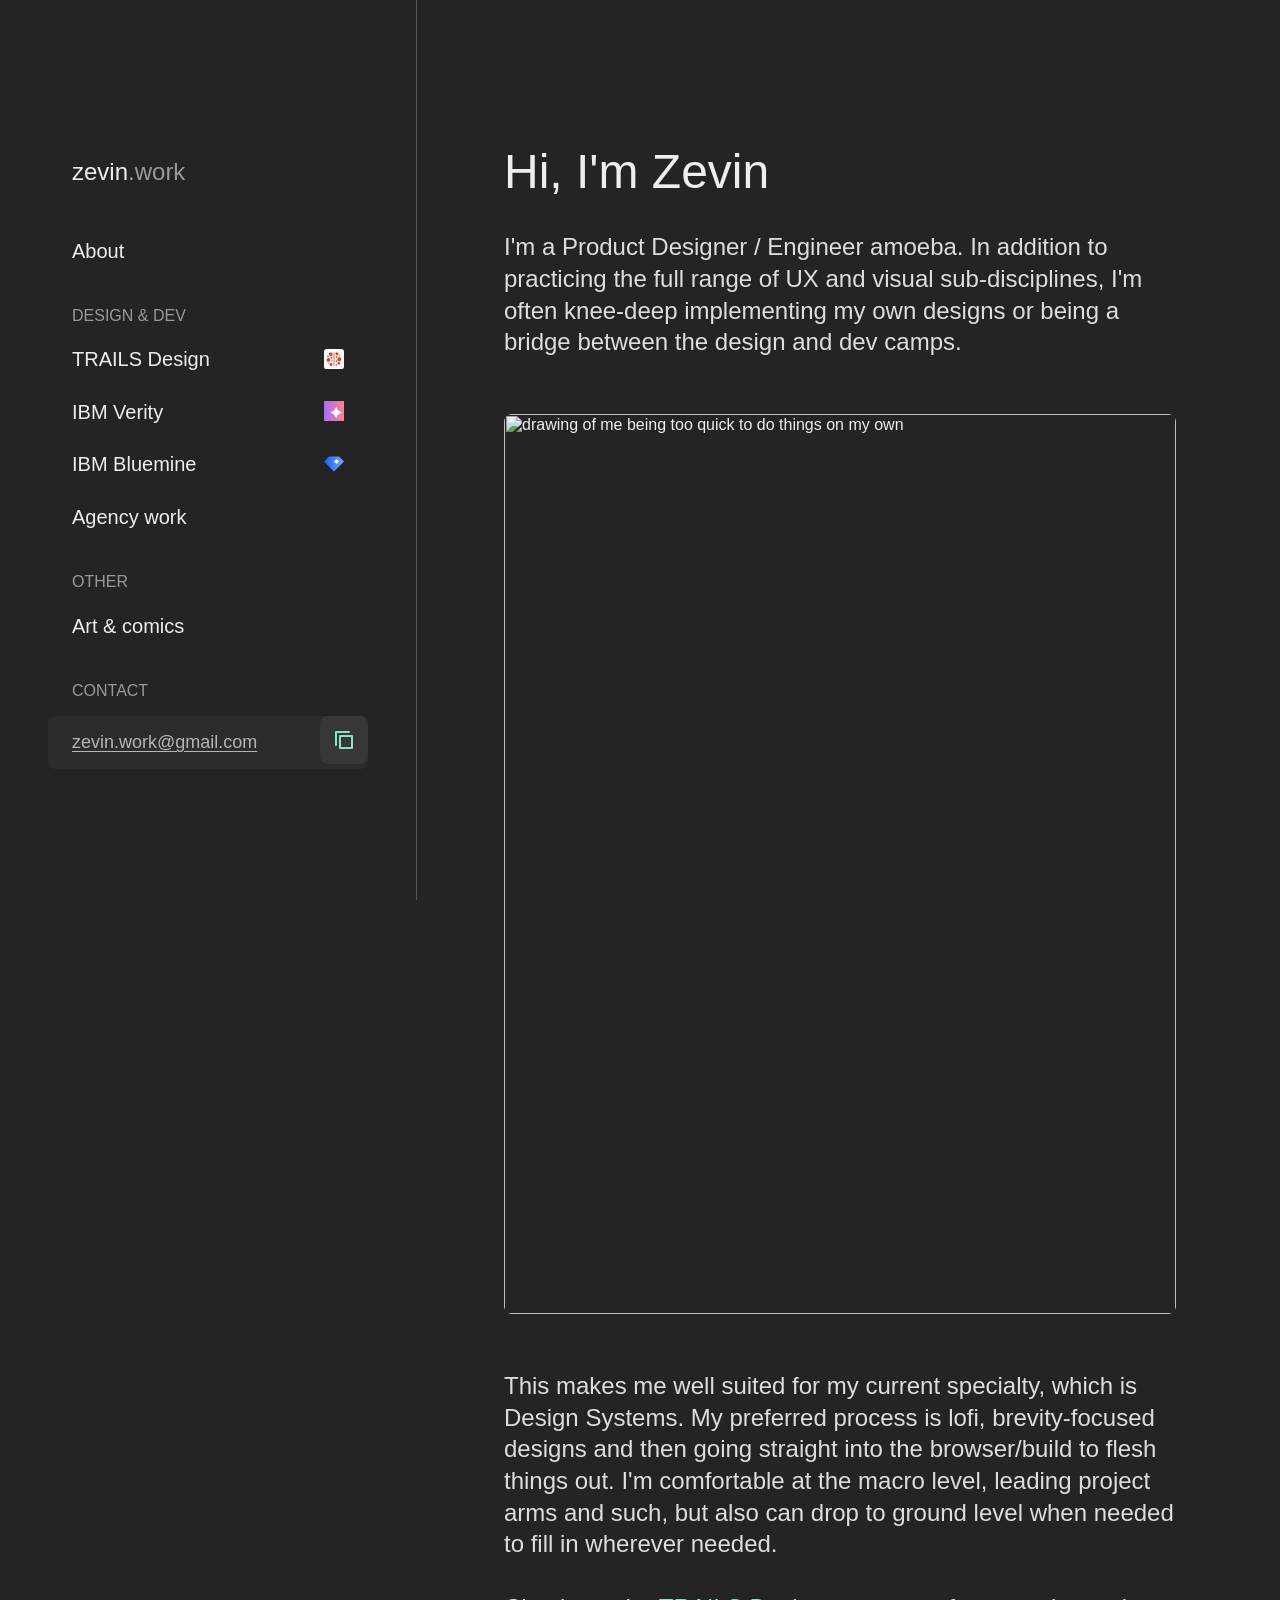
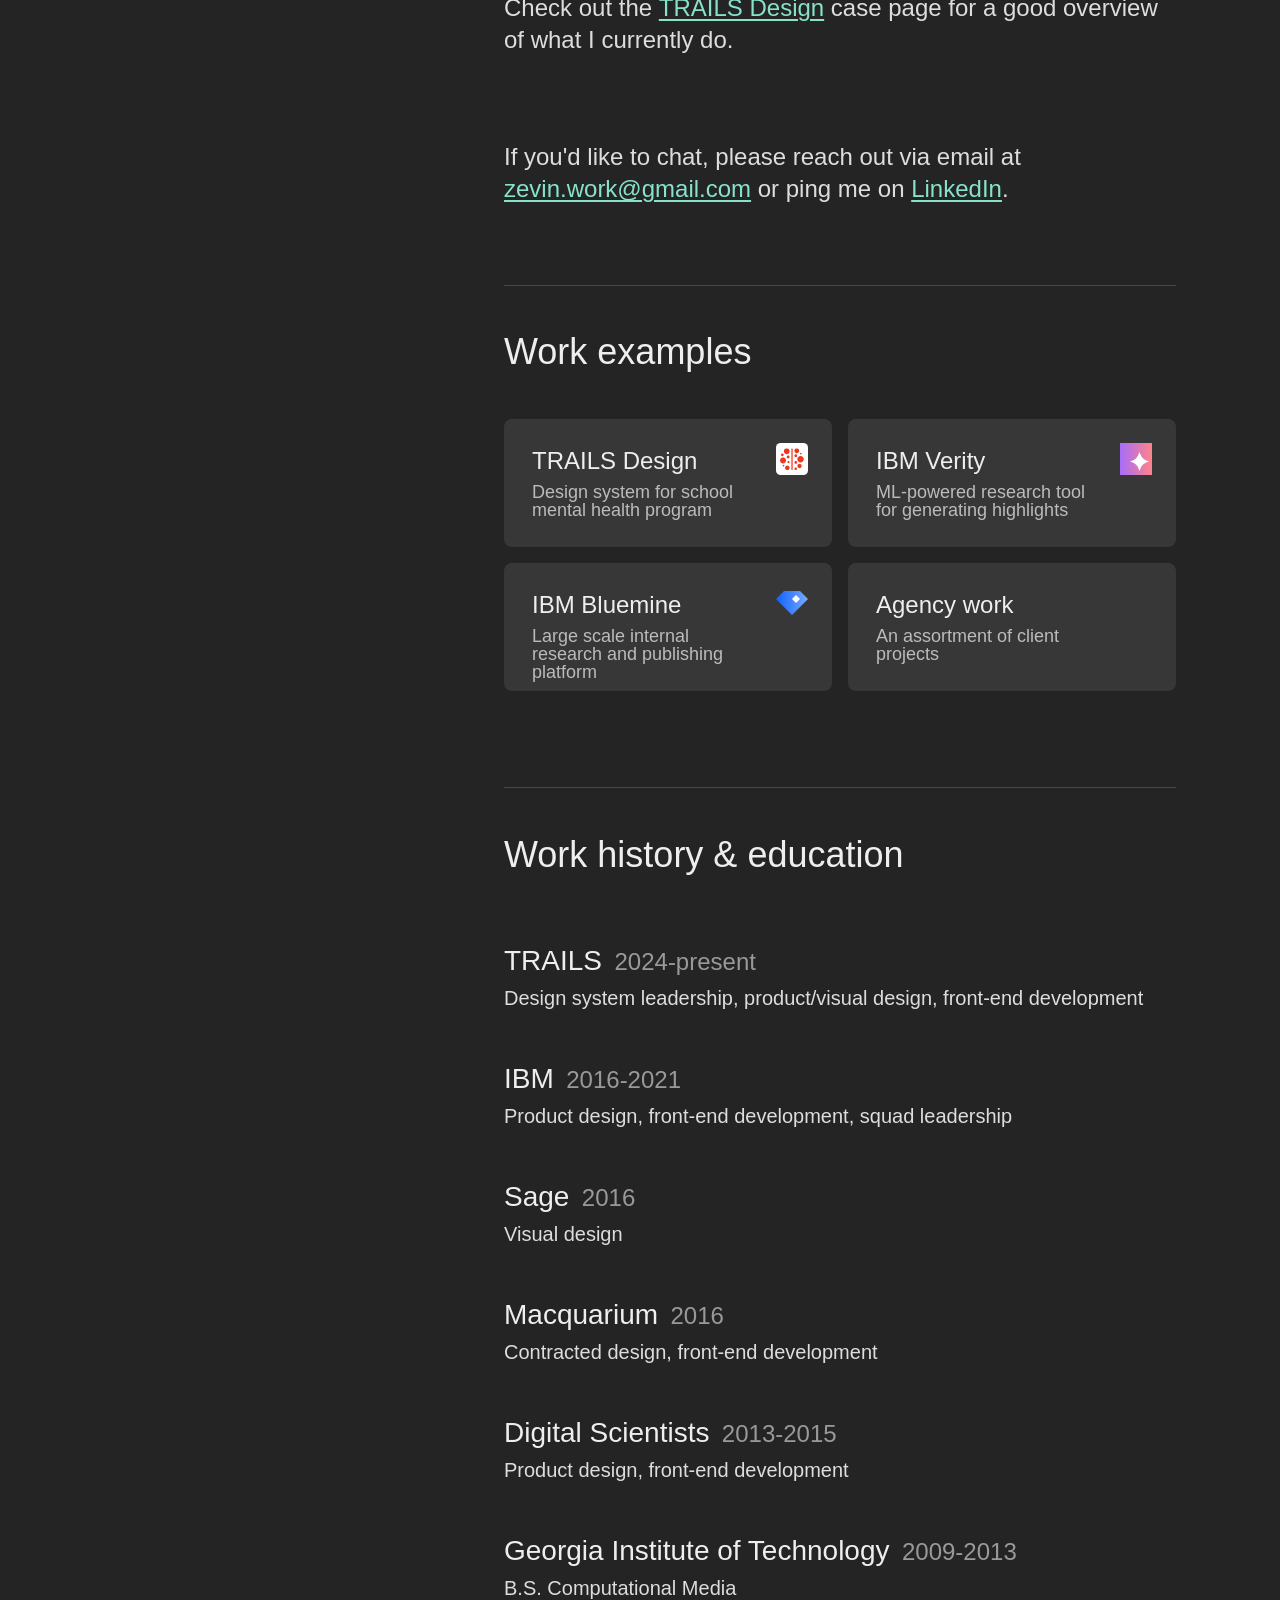
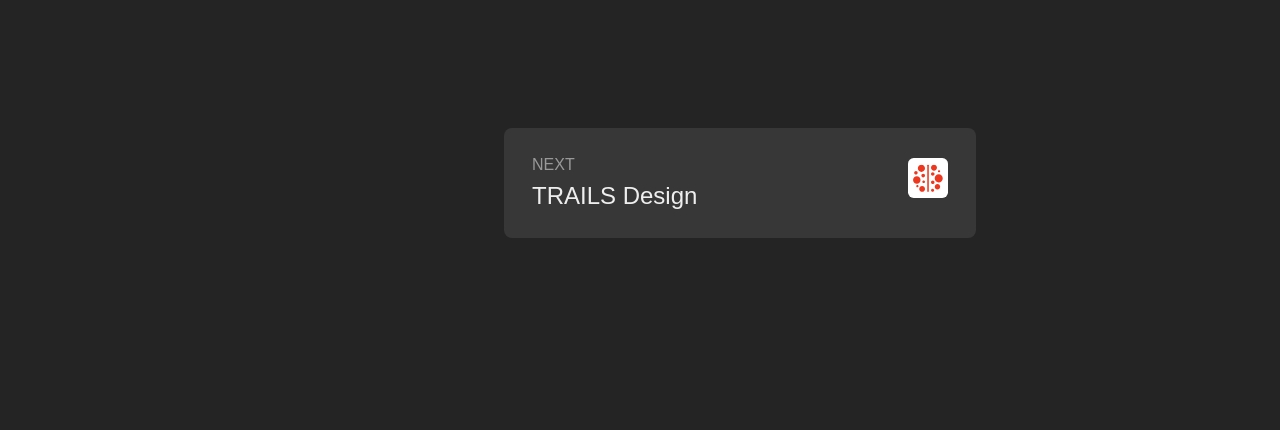
==== commit 9a2a213f: "Updates" ====
--- a/index.html
+++ b/index.html
@@ -142,9 +142,10 @@
       <div class="home-title">
         <h1>Hi, I'm Zevin</h1>
       </div>
-      <p>I'm a Product Designer with front-end savvy. In addition to practicing the full range of UX and visual sub-disciplines, I'm often knee-deep implementing my own designs or being a bridge between the design and dev camps.</p>
+      <p>I'm a Product Designer / Engineer amoeba. In addition to practicing the full range of UX and visual sub-disciplines, I'm often knee-deep implementing my own designs or being a bridge between the design and dev camps.</p>
       <figure class="img-group"><img src="/img/img--comic-home-1.png" alt="drawing of me being too quick to do things on my own"/></figure>
-      <p>This kind of do-it-myself attitude has its drawbacks, but it has made me into a sort of design/dev amoeba. For example, I build all my portfolio sites from scratch, this one included. In the end, I just enjoy making cool things.</p>
+      <p>This makes me well suited for my current specialty, which is Design Systems. My preferred process is lofi, brevity-focused designs and then going straight into the browser/build to flesh things out. I'm comfortable at the macro level, leading project arms and such, but also can drop to ground level when needed to fill in wherever needed.</p>
+      <p>Check out the <a class="link" href="trails">TRAILS Design</a> case page for a good overview of what I currently do.</p><br/><br/><br/>
       <p>If you'd like to chat, please reach out via email at <a class="link" href="mailto:zevin.work@gmail.com" target="_blank">zevin.work@gmail.com</a> or ping me on <a class="link" href="https://www.linkedin.com/in/zzzevin/" target="_blank">LinkedIn</a>.</p>
       <div class="case-section">
         <h2>Work examples</h2>
